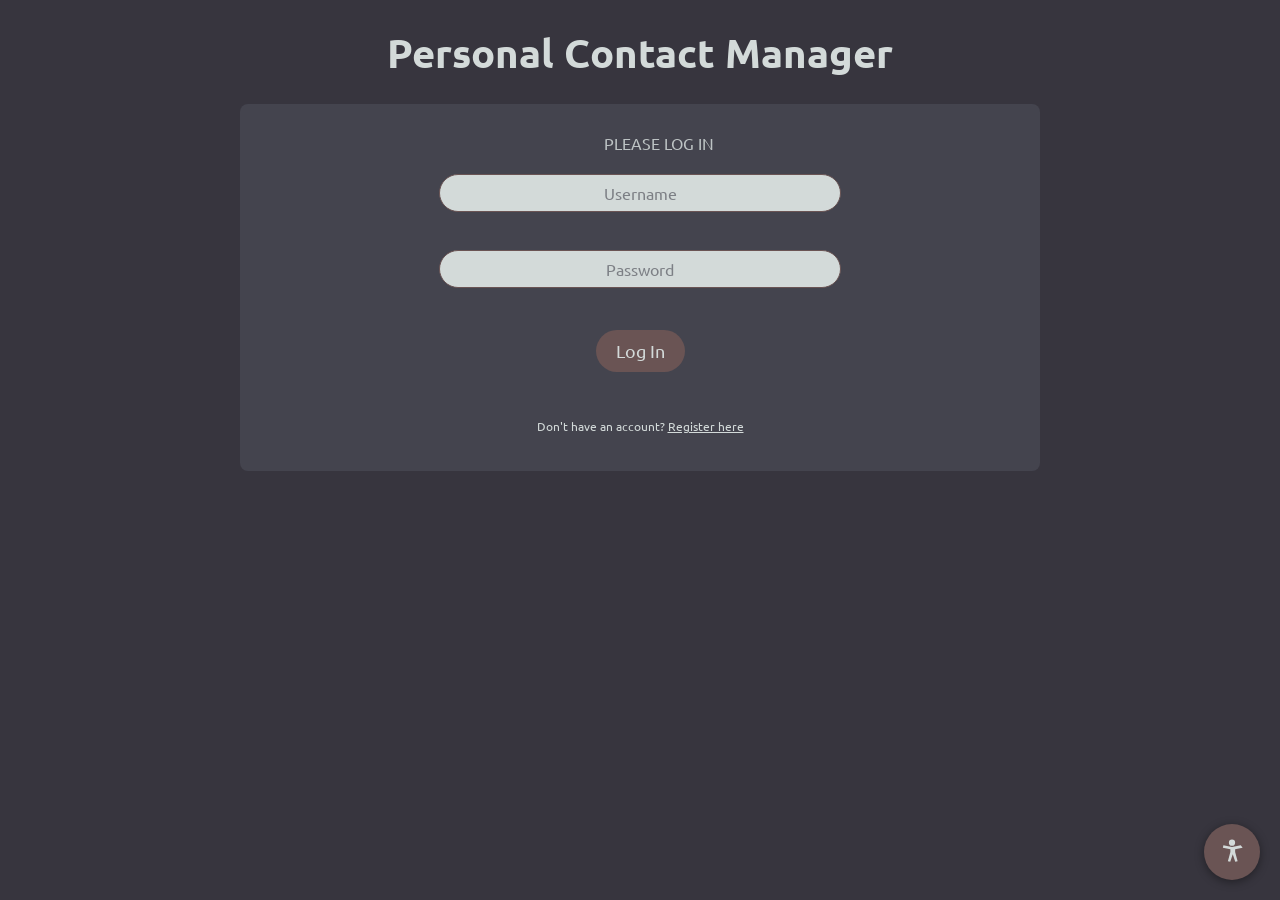
==== frontend/index.html @ 108bc73c "Finish issue #51: DOCTYPE, real <label>s, and Enter-to-submit on index.html Three gaps against #51's" ====
<!DOCTYPE html>
<html lang="en">
<head>
	<title>Personal Contact Manager</title>
	<meta charset="UTF-8">
	<meta name="viewport" content="width=device-width, initial-scale=1">
	<link href="css/styles.css" rel="stylesheet">
	<link href="css/accessibility.css" rel="stylesheet">
	<link href="https://fonts.googleapis.com/css?family=Ubuntu" rel="stylesheet">
</head>
<body onload="onIndexLoad();">

<h1 id="title">Personal Contact Manager</h1>

<!-- Initial page per spec: user must be able to log in OR register here -->

<div id="loginDiv">
	<span id="inner-title">PLEASE LOG IN</span>
	<form id="loginForm" onsubmit="doLogin(); return false;">
		<label for="loginUsername" class="visually-hidden">Username</label>
		<input type="text" id="loginUsername" placeholder="Username" /><br />
		<label for="loginPassword" class="visually-hidden">Password</label>
		<input type="password" id="loginPassword" placeholder="Password" /><br />
		<button type="submit" id="loginButton" class="buttons">Log In</button>
		<span id="loginResult" aria-live="polite"></span>
	</form>

	<p class="switchText">
		Don't have an account?
		<a href="#" onclick="showRegisterForm(); return false;">Register here</a>
	</p>
</div>

<div id="registerDiv" style="display:none;">
	<span id="inner-title">CREATE AN ACCOUNT</span>
	<form id="registerForm" onsubmit="doRegister(); return false;">
		<label for="registerFirstName" class="visually-hidden">First Name</label>
		<input type="text" id="registerFirstName" placeholder="First Name" /><br />
		<label for="registerLastName" class="visually-hidden">Last Name</label>
		<input type="text" id="registerLastName" placeholder="Last Name" /><br />
		<label for="registerUsername" class="visually-hidden">Username</label>
		<input type="text" id="registerUsername" placeholder="Username" /><br />
		<label for="registerPassword" class="visually-hidden">Password</label>
		<input type="password" id="registerPassword" placeholder="Password" /><br />
		<label for="registerConfirmPassword" class="visually-hidden">Confirm Password</label>
		<input type="password" id="registerConfirmPassword" placeholder="Confirm Password" /><br />
		<button type="submit" id="registerButton" class="buttons">Sign Up</button>
		<span id="registerResult" aria-live="polite"></span>
	</form>

	<p class="switchText">
		Already have an account?
		<a href="#" onclick="showLoginForm(); return false;">Log in here</a>
	</p>
</div>

<script type="text/javascript" src="js/config.js"></script>
<script type="text/javascript" src="js/api.js"></script>
<script type="text/javascript" src="js/auth.js"></script>
<script type="text/javascript" src="js/accessibility.js"></script>
</body>
</html>
---- frontend/css/styles.css ----
:root
{
	/* https://colorhunt.co/palette/37353e44444e715a5ad3dad9 */
	--color-darkest: #37353E;
	--color-dark: #44444E;
	/* darkened from #715A5A so light text on it (buttons, table header) clears */
	/* the WCAG AA 4.5:1 text-contrast minimum (was 4.47:1, now 4.92:1) */
	--color-accent: #6a5454;
	--color-light: #D3DAD9;
}

body
{
	background-color: var(--color-darkest);
	font-family: 'Ubuntu', sans-serif;
	margin: 0;
	padding-bottom: 40px;
}

#title
{
	font-size: 40px;
	width: 100%;
	margin: 2% 0;
	text-align: center;
	color: var(--color-light);
}

#inner-title
{
	display: inline-block;
	font-size: 0.8em;
	width: 90%;
	text-align: center;
	margin-left: 5%;
	margin-bottom: 2%;
	color: var(--color-light);
	opacity: 0.85;
}

/* ---- shared panel look (login, register, add/edit contact) ---- */
#loginDiv,
#registerDiv,
#addContactDiv,
#editContactDiv,
#searchDiv,
#contactsListDiv
{
	font-size: 20px;
	width: 70%;
	max-width: 800px;
	margin: 0 auto 20px auto;
	padding: 25px;
	background-color: var(--color-dark);
	border-radius: 8px;
	box-sizing: border-box;
	text-align: center;
	color: var(--color-light);
}

#loggedInDiv
{
	font-size: 20px;
	width: 70%;
	max-width: 800px;
	margin: 0 auto 20px auto;
	padding: 15px 25px;
	background-color: var(--color-dark);
	border-radius: 8px;
	box-sizing: border-box;
	display: flex;
	align-items: center;
	justify-content: space-between;
	color: var(--color-light);
}

input[type="text"],
input[type="password"]
{
	border-radius: 25px;
	border: 1px solid var(--color-accent);
	background-color: var(--color-light);
	color: var(--color-darkest);
	text-align: center;
	width: 80%;
	max-width: 400px;
	padding: 8px 0;
	margin: 6px auto;
	font-family: 'Ubuntu', sans-serif;
	font-size: 0.8em;
	display: block;
}

input[type="text"]::placeholder,
input[type="password"]::placeholder
{
	color: var(--color-dark);
	opacity: 0.6;
}

.buttons
{
	font-size: 0.9em;
	border-radius: 25px;
	border: none;
	padding: 10px 20px;
	margin: 10px auto;
	font-family: 'Ubuntu', sans-serif;
	cursor: pointer;
	display: block;
	background-color: var(--color-accent);
	color: var(--color-light);
	transition: opacity 0.15s ease;
}

.buttons:hover
{
	opacity: 0.75;
}

.buttons.small
{
	display: inline-block;
	font-size: 0.7em;
	padding: 4px 10px;
	margin: 2px;
}

.switchText
{
	font-size: 0.6em;
	margin-top: 10px;
	color: var(--color-light);
}

.switchText a
{
	color: var(--color-light);
	text-decoration: underline;
}

.switchText a:hover
{
	opacity: 0.75;
}

#loginResult,
#registerResult,
#addContactResult,
#editContactResult,
#searchResult
{
	display: inline-block;
	font-size: 0.7em;
	/* lightened from #e08a8a so text on the dark panel clears WCAG AA 4.5:1 */
	/* (was 3.74:1, now 4.80:1) */
	color: #f0a3a3;
	margin-top: 8px;
}

/* ---- contacts table ---- */
#contactsTable
{
	width: 100%;
	border-collapse: collapse;
	background-color: var(--color-light);
}

#contactsTable th,
#contactsTable td
{
	border: 1px solid var(--color-dark);
	padding: 8px;
	font-size: 0.7em;
	text-align: left;
	color: var(--color-darkest);
}

#contactsTable th
{
	background-color: var(--color-accent);
	color: var(--color-light);
}
---- frontend/css/accessibility.css ----
/* ---- Accessibility widget (floating button, bottom-right) ---- */
/* Self-contained: only reads the same --color-* variables as styles.css, */
/* so it stays on-brand automatically and reacts to high-contrast mode. */
/* Include this file + js/accessibility.js on any page to get the widget. */

#a11y-widget
{
	position: fixed;
	right: 20px;
	bottom: 20px;
	z-index: 9999;
	font-family: 'Ubuntu', sans-serif;
	text-align: left;
}

#a11yToggleBtn
{
	width: 56px;
	height: 56px;
	border-radius: 50%;
	border: none;
	background-color: var(--color-accent);
	color: var(--color-light);
	box-shadow: 0 2px 10px rgba(0, 0, 0, 0.4);
	cursor: pointer;
	display: flex;
	align-items: center;
	justify-content: center;
	transition: opacity 0.15s ease;
}

#a11yToggleBtn:hover
{
	opacity: 0.85;
}

#a11yToggleBtn svg
{
	width: 30px;
	height: 30px;
	fill: currentColor;
}

#a11yPanel
{
	position: absolute;
	right: 0;
	bottom: 68px;
	width: 240px;
	background-color: var(--color-dark);
	color: var(--color-light);
	border-radius: 10px;
	padding: 14px;
	box-shadow: 0 4px 16px rgba(0, 0, 0, 0.45);
	box-sizing: border-box;
}

#a11yPanel[hidden]
{
	display: none;
}

.a11y-panel-header
{
	display: flex;
	align-items: center;
	justify-content: space-between;
	margin-bottom: 10px;
}

.a11y-panel-title
{
	font-size: 15px;
	font-weight: bold;
}

#a11yCloseBtn
{
	background: none;
	border: none;
	color: var(--color-light);
	font-size: 18px;
	line-height: 1;
	cursor: pointer;
	padding: 2px 6px;
	border-radius: 4px;
}

#a11yCloseBtn:hover
{
	opacity: 0.75;
}

.a11y-section
{
	margin-bottom: 10px;
}

.a11y-section:last-child
{
	margin-bottom: 0;
}

.a11y-section-label
{
	display: block;
	font-size: 12px;
	opacity: 0.85;
	margin-bottom: 6px;
}

.a11y-btn-row
{
	display: flex;
	gap: 6px;
}

.a11y-btn-row button,
.a11y-toggle
{
	flex: 1;
	font-family: 'Ubuntu', sans-serif;
	font-size: 13px;
	border-radius: 20px;
	border: 1px solid var(--color-accent);
	background-color: var(--color-darkest);
	color: var(--color-light);
	padding: 6px 4px;
	cursor: pointer;
}

.a11y-toggle
{
	width: 100%;
	display: block;
	text-align: center;
}

.a11y-toggle:disabled
{
	opacity: 0.4;
	cursor: not-allowed;
}

.a11y-btn-row button:hover,
.a11y-toggle:not(:disabled):hover
{
	opacity: 0.8;
}

.a11y-toggle[aria-pressed="true"]
{
	background-color: var(--color-accent);
	font-weight: bold;
}

#a11y-widget button:focus-visible
{
	outline: 3px solid var(--color-light);
	outline-offset: 2px;
}

@media (prefers-reduced-motion: reduce)
{
	#a11yToggleBtn,
	#a11yCloseBtn,
	.a11y-btn-row button,
	.a11y-toggle
	{
		transition: none;
	}
}

/* ---- High contrast theme ---- */
/* Overriding the same custom properties the rest of styles.css already */
/* reads means every existing rule (buttons, panels, table) picks this up */
/* automatically -- no need to duplicate/override each selector. */
html.a11y-high-contrast
{
	--color-darkest: #000000;
	--color-dark: #000000;
	--color-accent: #ffd400;
	--color-light: #ffffff;
}

html.a11y-high-contrast body
{
	background-color: #000000;
}

html.a11y-high-contrast .buttons,
html.a11y-high-contrast .a11y-toggle,
html.a11y-high-contrast .a11y-btn-row button,
html.a11y-high-contrast #a11yToggleBtn
{
	color: #000000;
}

html.a11y-high-contrast input[type="text"],
html.a11y-high-contrast input[type="password"]
{
	border: 2px solid #ffd400;
}

html.a11y-high-contrast #loginResult,
html.a11y-high-contrast #registerResult,
html.a11y-high-contrast #addContactResult,
html.a11y-high-contrast #editContactResult,
html.a11y-high-contrast #searchResult
{
	color: #ff6b6b;
	font-weight: bold;
}

html.a11y-high-contrast .switchText a
{
	text-decoration: underline;
}

html.a11y-high-contrast *:focus-visible
{
	outline: 3px solid #ffd400 !important;
	outline-offset: 2px;
}

/* ---- Utility ---- */
.visually-hidden
{
	position: absolute;
	width: 1px;
	height: 1px;
	padding: 0;
	margin: -1px;
	overflow: hidden;
	clip: rect(0, 0, 0, 0);
	white-space: nowrap;
	border: 0;
}
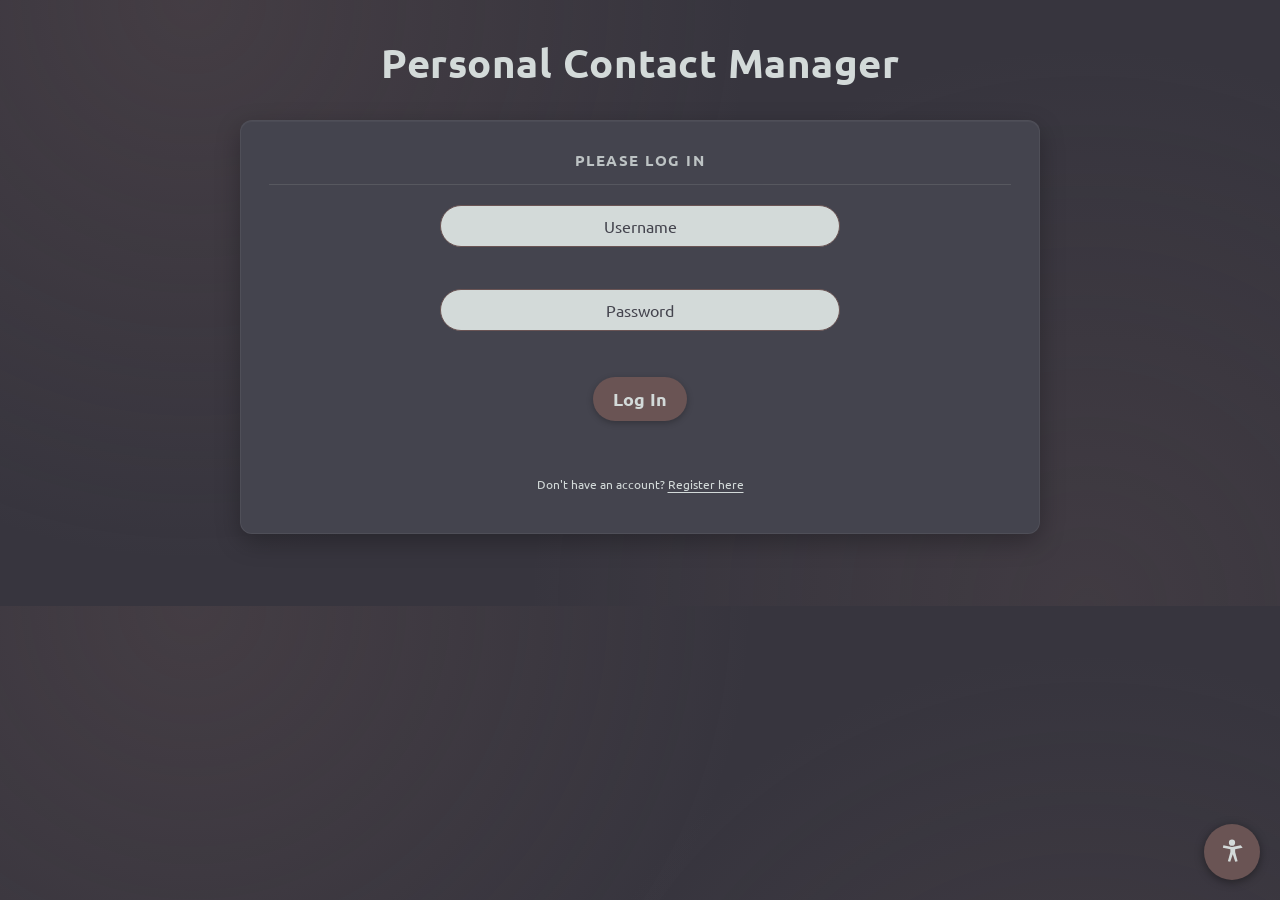
==== commit d799c17a: "Polish frontend styling, fix a high-contrast a11y bug, add scroll-reveal Panels get depth (shadow, s" ====
--- a/frontend/index.html
+++ b/frontend/index.html
@@ -14,7 +14,7 @@
 
 <!-- Initial page per spec: user must be able to log in OR register here -->
 
-<div id="loginDiv">
+<div id="loginDiv" class="reveal">
 	<span id="inner-title">PLEASE LOG IN</span>
 	<form id="loginForm" onsubmit="doLogin(); return false;">
 		<label for="loginUsername" class="visually-hidden">Username</label>
@@ -58,5 +58,6 @@
 <script type="text/javascript" src="js/api.js"></script>
 <script type="text/javascript" src="js/auth.js"></script>
 <script type="text/javascript" src="js/accessibility.js"></script>
+<script type="text/javascript" src="js/scroll-reveal.js"></script>
 </body>
 </html>
--- a/frontend/css/styles.css
+++ b/frontend/css/styles.css
@@ -6,34 +6,54 @@
 	/* darkened from #715A5A so light text on it (buttons, table header) clears */
 	/* the WCAG AA 4.5:1 text-contrast minimum (was 4.47:1, now 4.92:1) */
 	--color-accent: #6a5454;
+	--color-accent-hover: #7d6565;
 	--color-light: #D3DAD9;
+	--shadow-panel: 0 8px 24px rgba(0, 0, 0, 0.28), 0 1px 0 rgba(255, 255, 255, 0.04) inset;
+	--shadow-button: 0 2px 6px rgba(0, 0, 0, 0.25);
+}
+
+*
+{
+	box-sizing: border-box;
 }
 
 body
 {
+	background:
+		radial-gradient(circle at 15% 0%, rgba(106, 84, 84, 0.25), transparent 45%),
+		radial-gradient(circle at 85% 100%, rgba(106, 84, 84, 0.18), transparent 45%),
+		var(--color-darkest);
 	background-color: var(--color-darkest);
 	font-family: 'Ubuntu', sans-serif;
+	line-height: 1.5;
 	margin: 0;
-	padding-bottom: 40px;
+	padding: 32px 16px 48px 16px;
 }
 
 #title
 {
 	font-size: 40px;
+	font-weight: 700;
+	letter-spacing: 0.5px;
 	width: 100%;
-	margin: 2% 0;
+	margin: 0 0 28px 0;
 	text-align: center;
 	color: var(--color-light);
+	overflow-wrap: break-word;
+	box-sizing: border-box;
 }
 
 #inner-title
 {
-	display: inline-block;
-	font-size: 0.8em;
-	width: 90%;
+	display: block;
+	font-size: 0.75em;
+	font-weight: 700;
+	letter-spacing: 1.5px;
+	width: 100%;
 	text-align: center;
-	margin-left: 5%;
-	margin-bottom: 2%;
+	margin: 0 0 20px 0;
+	padding-bottom: 12px;
+	border-bottom: 1px solid rgba(211, 218, 217, 0.15);
 	color: var(--color-light);
 	opacity: 0.85;
 }
@@ -49,10 +69,12 @@
 	font-size: 20px;
 	width: 70%;
 	max-width: 800px;
-	margin: 0 auto 20px auto;
-	padding: 25px;
+	margin: 0 auto 24px auto;
+	padding: 28px;
 	background-color: var(--color-dark);
-	border-radius: 8px;
+	border: 1px solid rgba(255, 255, 255, 0.06);
+	border-radius: 12px;
+	box-shadow: var(--shadow-panel);
 	box-sizing: border-box;
 	text-align: center;
 	color: var(--color-light);
@@ -63,10 +85,12 @@
 	font-size: 20px;
 	width: 70%;
 	max-width: 800px;
-	margin: 0 auto 20px auto;
-	padding: 15px 25px;
+	margin: 0 auto 24px auto;
+	padding: 16px 28px;
 	background-color: var(--color-dark);
-	border-radius: 8px;
+	border: 1px solid rgba(255, 255, 255, 0.06);
+	border-radius: 12px;
+	box-shadow: var(--shadow-panel);
 	box-sizing: border-box;
 	display: flex;
 	align-items: center;
@@ -74,8 +98,16 @@
 	color: var(--color-light);
 }
 
+#loggedInDiv #userName
+{
+	font-weight: 700;
+	letter-spacing: 0.3px;
+}
+
 input[type="text"],
-input[type="password"]
+input[type="password"],
+input[type="tel"],
+input[type="email"]
 {
 	border-radius: 25px;
 	border: 1px solid var(--color-accent);
@@ -84,52 +116,137 @@
 	text-align: center;
 	width: 80%;
 	max-width: 400px;
-	padding: 8px 0;
+	padding: 10px 0;
 	margin: 6px auto;
 	font-family: 'Ubuntu', sans-serif;
 	font-size: 0.8em;
 	display: block;
+	box-sizing: border-box;
+	transition: box-shadow 0.15s ease, border-color 0.15s ease;
+}
+
+input[type="text"]:hover,
+input[type="password"]:hover,
+input[type="tel"]:hover,
+input[type="email"]:hover
+{
+	border-color: var(--color-accent-hover);
+}
+
+input[type="text"]:focus,
+input[type="password"]:focus,
+input[type="tel"]:focus,
+input[type="email"]:focus
+{
+	border-color: var(--color-light);
+	box-shadow: 0 0 0 3px rgba(211, 218, 217, 0.25);
+	outline: none;
 }
 
 input[type="text"]::placeholder,
-input[type="password"]::placeholder
-{
+input[type="password"]::placeholder,
+input[type="tel"]::placeholder,
+input[type="email"]::placeholder
+{
+	/* full-opacity color-dark measures 6.78:1 on the light input background;
+	   the previous opacity:0.6 flattened that to ~2.79:1, well under the
+	   WCAG AA 4.5:1 minimum for text */
 	color: var(--color-dark);
-	opacity: 0.6;
+}
+
+input[type="text"]:focus-visible,
+input[type="password"]:focus-visible,
+input[type="tel"]:focus-visible,
+input[type="email"]:focus-visible,
+.buttons:focus-visible,
+.switchText a:focus-visible
+{
+	outline: 3px solid var(--color-light);
+	outline-offset: 2px;
+}
+
+.hidden
+{
+	display: none;
 }
 
 .buttons
 {
 	font-size: 0.9em;
+	font-weight: 700;
+	letter-spacing: 0.2px;
 	border-radius: 25px;
 	border: none;
 	padding: 10px 20px;
 	margin: 10px auto;
 	font-family: 'Ubuntu', sans-serif;
 	cursor: pointer;
-	display: block;
+	display: flex;
+	align-items: center;
+	justify-content: center;
+	min-height: 44px; /* tap-target guideline */
+	box-sizing: border-box;
 	background-color: var(--color-accent);
 	color: var(--color-light);
-	transition: opacity 0.15s ease;
+	box-shadow: var(--shadow-button);
+	transition: background-color 0.15s ease, transform 0.15s ease, box-shadow 0.15s ease;
 }
 
 .buttons:hover
 {
-	opacity: 0.75;
+	background-color: var(--color-accent-hover);
+	transform: translateY(-1px);
+	box-shadow: 0 4px 10px rgba(0, 0, 0, 0.3);
+}
+
+.buttons:active
+{
+	transform: translateY(0);
+	box-shadow: var(--shadow-button);
 }
 
 .buttons.small
 {
-	display: inline-block;
+	display: inline-flex;
+	align-items: center;
+	justify-content: center;
 	font-size: 0.7em;
-	padding: 4px 10px;
-	margin: 2px;
+	padding: 6px 14px;
+	min-height: 36px; /* smaller than the 44px guideline -- these sit inline */
+	box-sizing: border-box;      /* per table row next to another button;   */
+	margin: 2px;                 /* full 44px here would bloat every row.   */
+}
+
+#cancelEditButton
+{
+	background-color: transparent;
+	color: var(--color-light);
+	box-shadow: none;
+	border: 1px solid var(--color-accent);
+}
+
+#cancelEditButton:hover
+{
+	background-color: rgba(211, 218, 217, 0.08);
+}
+
+@media (prefers-reduced-motion: reduce)
+{
+	.buttons
+	{
+		transition: background-color 0.15s ease;
+	}
+
+	.buttons:hover
+	{
+		transform: none;
+	}
 }
 
 .switchText
 {
 	font-size: 0.6em;
-	margin-top: 10px;
+	margin-top: 14px;
 	color: var(--color-light);
 }
 
@@ -137,6 +254,7 @@
 {
 	color: var(--color-light);
 	text-decoration: underline;
+	text-underline-offset: 3px;
 }
 
 .switchText a:hover
@@ -152,6 +270,7 @@
 {
 	display: inline-block;
 	font-size: 0.7em;
+	font-weight: bold; /* not color alone -- WCAG 1.4.1 */
 	/* lightened from #e08a8a so text on the dark panel clears WCAG AA 4.5:1 */
 	/* (was 3.74:1, now 4.80:1) */
 	color: #f0a3a3;
@@ -159,25 +278,139 @@
 }
 
 /* ---- contacts table ---- */
+/* #contactsListDiv scrolls horizontally rather than the whole page, so a
+   5-column table stays usable at narrow widths (e.g. 375px) without
+   forcing horizontal scroll on the page itself */
+#contactsListDiv
+{
+	overflow-x: auto;
+}
+
+/* Toggled by updateTableScrollHint() in js/contacts.js -- only shown when */
+/* the table is actually wider than #contactsListDiv's visible width */
+#tableScrollHint
+{
+	width: 70%;
+	max-width: 800px;
+	margin: -10px auto 15px auto;
+	font-size: 0.6em;
+	color: var(--color-light);
+	opacity: 0.7;
+	text-align: right;
+	box-sizing: border-box;
+}
+
 #contactsTable
 {
 	width: 100%;
-	border-collapse: collapse;
+	border-collapse: separate;
+	border-spacing: 0;
+	border-radius: 8px;
+	overflow: hidden;
 	background-color: var(--color-light);
 }
 
 #contactsTable th,
 #contactsTable td
 {
-	border: 1px solid var(--color-dark);
-	padding: 8px;
+	border-bottom: 1px solid var(--color-dark);
+	padding: 10px 8px;
 	font-size: 0.7em;
 	text-align: left;
 	color: var(--color-darkest);
 }
 
+#contactsTable tbody tr:last-child td
+{
+	border-bottom: none;
+}
+
 #contactsTable th
 {
 	background-color: var(--color-accent);
 	color: var(--color-light);
-}
+	font-weight: 700;
+	letter-spacing: 0.3px;
+}
+
+#contactsTable tbody tr:nth-child(even)
+{
+	background-color: rgba(55, 53, 62, 0.06);
+}
+
+#contactsTable tbody tr:hover
+{
+	background-color: rgba(106, 84, 84, 0.15);
+}
+
+/* ---- scroll reveal ---- */
+/* Default: fully visible. Only when js/scroll-reveal.js actually runs (and
+   the user hasn't asked for reduced motion) does it add js-reveal-enabled to
+   <html>, which is what switches these panels into the pre-animation hidden
+   state below -- so no-JS visitors and reduced-motion visitors never have
+   content that depends on a script to become visible. */
+.reveal
+{
+	opacity: 1;
+	transform: none;
+}
+
+html.js-reveal-enabled .reveal
+{
+	opacity: 0;
+	transform: translateY(18px);
+	transition: opacity 0.6s ease, transform 0.6s ease;
+}
+
+html.js-reveal-enabled .reveal.is-visible
+{
+	opacity: 1;
+	transform: none;
+}
+
+/* Staggered on contacts.html so the panels cascade in rather than popping
+   together -- purely cosmetic, harmless if a panel isn't present on a page. */
+html.js-reveal-enabled #searchDiv { transition-delay: 0.08s; }
+html.js-reveal-enabled #addContactDiv { transition-delay: 0.16s; }
+html.js-reveal-enabled #contactsListDiv { transition-delay: 0.24s; }
+
+@media (prefers-reduced-motion: reduce)
+{
+	html.js-reveal-enabled .reveal
+	{
+		opacity: 1;
+		transform: none;
+		transition: none;
+	}
+}
+
+/* ---- narrow screens (phones) ---- */
+@media (max-width: 480px)
+{
+	#loginDiv,
+	#registerDiv,
+	#addContactDiv,
+	#editContactDiv,
+	#searchDiv,
+	#contactsListDiv,
+	#loggedInDiv,
+	#tableScrollHint
+	{
+		width: 92%;
+	}
+
+	#title
+	{
+		font-size: 28px;
+	}
+
+	#loginDiv,
+	#registerDiv,
+	#addContactDiv,
+	#editContactDiv,
+	#searchDiv,
+	#contactsListDiv
+	{
+		padding: 20px;
+	}
+}
--- a/frontend/css/accessibility.css
+++ b/frontend/css/accessibility.css
@@ -180,20 +180,30 @@
 	--color-darkest: #000000;
 	--color-dark: #000000;
 	--color-accent: #ffd400;
+	--color-accent-hover: #e6c000;
 	--color-light: #ffffff;
 }
 
 html.a11y-high-contrast body
 {
-	background-color: #000000;
-}
-
+	background: #000000;
+}
+
+/* Only elements that keep a yellow (--color-accent) background in high
+   contrast mode need black text -- .a11y-toggle/.a11y-btn-row buttons sit on
+   --color-darkest (black in this mode), so forcing black text on them here
+   would make it unreadable against their own background. */
 html.a11y-high-contrast .buttons,
+html.a11y-high-contrast #a11yToggleBtn,
+html.a11y-high-contrast .a11y-toggle[aria-pressed="true"]
+{
+	color: #000000;
+}
+
 html.a11y-high-contrast .a11y-toggle,
-html.a11y-high-contrast .a11y-btn-row button,
-html.a11y-high-contrast #a11yToggleBtn
-{
-	color: #000000;
+html.a11y-high-contrast .a11y-btn-row button
+{
+	color: #ffffff;
 }
 
 html.a11y-high-contrast input[type="text"],
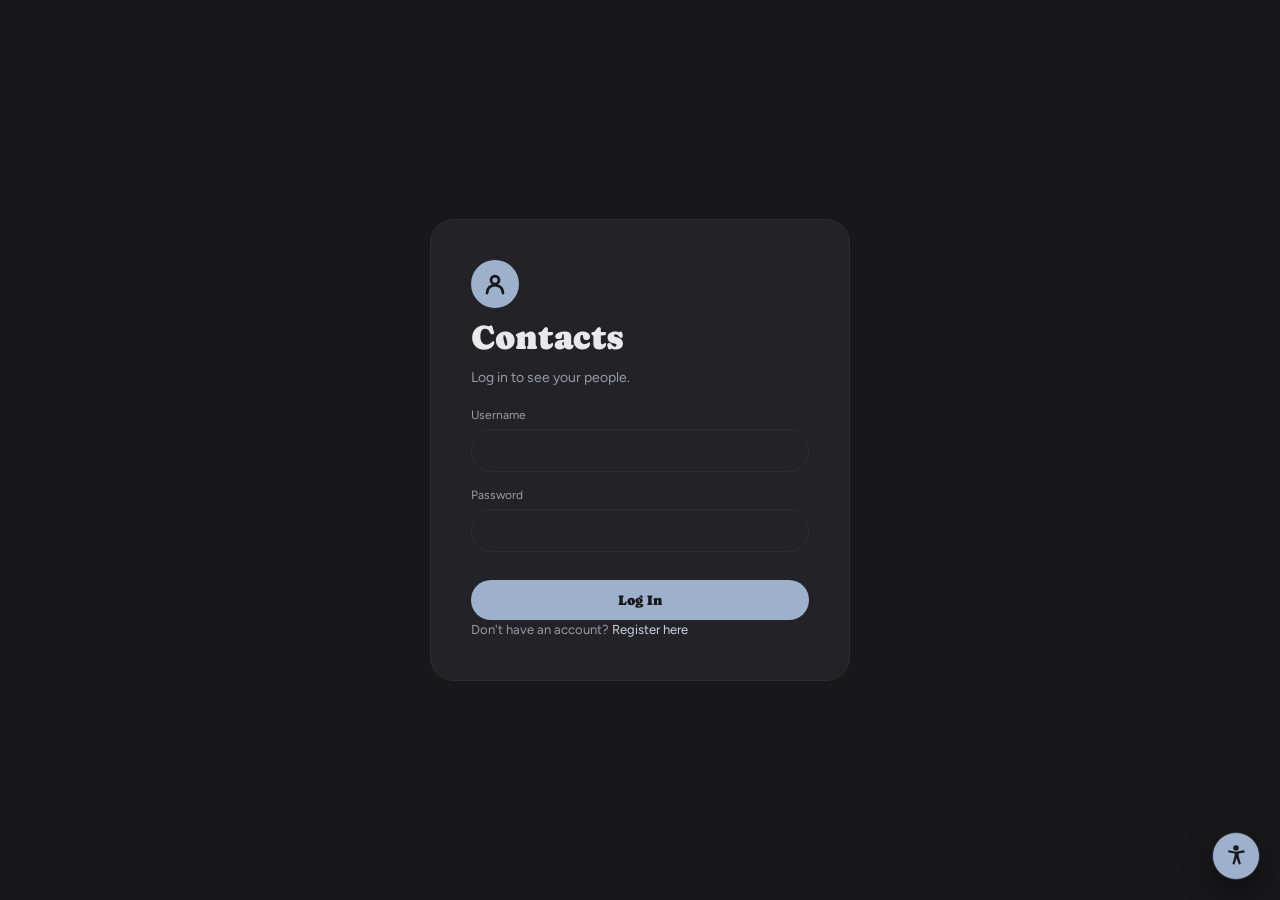
==== commit 074593f8: "Redesign: design tokens, contacts and login page markup Co-Authored-By: Claude Opus 5 (1M context) <" ====
--- a/frontend/index.html
+++ b/frontend/index.html
@@ -6,23 +6,33 @@
 	<meta name="viewport" content="width=device-width, initial-scale=1">
 	<link href="css/styles.css" rel="stylesheet">
 	<link href="css/accessibility.css" rel="stylesheet">
-	<link href="https://fonts.googleapis.com/css?family=Ubuntu" rel="stylesheet">
+	<link href="https://fonts.googleapis.com/css2?family=Caprasimo&family=Figtree:wght@400;600;700&display=swap" rel="stylesheet">
 </head>
-<body onload="onIndexLoad();">
+<body class="auth-page" onload="onIndexLoad();">
 
-<h1 id="title">Personal Contact Manager</h1>
+<!-- Initial page per spec: user must be able to log in OR register here. -->
+<!-- showLoginForm() / showRegisterForm() in js/auth.js swap the two cards. -->
 
-<!-- Initial page per spec: user must be able to log in OR register here -->
+<div id="loginDiv" class="auth-card reveal">
+	<div class="auth-head">
+		<span class="auth-mark" aria-hidden="true">
+			<svg width="24" height="24" viewBox="0 0 24 24" fill="none" stroke="currentColor" stroke-width="2.75" stroke-linecap="round" stroke-linejoin="round"><circle cx="12" cy="8" r="4"/><path d="M4 21a8 8 0 0 1 16 0"/></svg>
+		</span>
+		<h1 id="title">Contacts</h1>
+		<p class="auth-lede">Log in to see your people.</p>
+	</div>
 
-<div id="loginDiv" class="reveal">
-	<span id="inner-title">PLEASE LOG IN</span>
-	<form id="loginForm" onsubmit="doLogin(); return false;">
-		<label for="loginUsername" class="visually-hidden">Username</label>
-		<input type="text" id="loginUsername" placeholder="Username" /><br />
-		<label for="loginPassword" class="visually-hidden">Password</label>
-		<input type="password" id="loginPassword" placeholder="Password" /><br />
-		<button type="submit" id="loginButton" class="buttons">Log In</button>
+	<form id="loginForm" class="auth-form" onsubmit="doLogin(); return false;">
+		<div class="field">
+			<label for="loginUsername">Username</label>
+			<input type="text" id="loginUsername" class="input" autocomplete="username" />
+		</div>
+		<div class="field">
+			<label for="loginPassword">Password</label>
+			<input type="password" id="loginPassword" class="input" autocomplete="current-password" />
+		</div>
 		<span id="loginResult" aria-live="polite"></span>
+		<button type="submit" id="loginButton" class="btn btn-primary btn-block">Log In</button>
 	</form>
 
 	<p class="switchText">
@@ -31,21 +41,40 @@
 	</p>
 </div>
 
-<div id="registerDiv" style="display:none;">
-	<span id="inner-title">CREATE AN ACCOUNT</span>
-	<form id="registerForm" onsubmit="doRegister(); return false;">
-		<label for="registerFirstName" class="visually-hidden">First Name</label>
-		<input type="text" id="registerFirstName" placeholder="First Name" /><br />
-		<label for="registerLastName" class="visually-hidden">Last Name</label>
-		<input type="text" id="registerLastName" placeholder="Last Name" /><br />
-		<label for="registerUsername" class="visually-hidden">Username</label>
-		<input type="text" id="registerUsername" placeholder="Username" /><br />
-		<label for="registerPassword" class="visually-hidden">Password</label>
-		<input type="password" id="registerPassword" placeholder="Password" /><br />
-		<label for="registerConfirmPassword" class="visually-hidden">Confirm Password</label>
-		<input type="password" id="registerConfirmPassword" placeholder="Confirm Password" /><br />
-		<button type="submit" id="registerButton" class="buttons">Sign Up</button>
+<div id="registerDiv" class="auth-card" style="display:none;">
+	<div class="auth-head">
+		<span class="auth-mark" aria-hidden="true">
+			<svg width="24" height="24" viewBox="0 0 24 24" fill="none" stroke="currentColor" stroke-width="2.75" stroke-linecap="round" stroke-linejoin="round"><circle cx="12" cy="8" r="4"/><path d="M4 21a8 8 0 0 1 16 0"/></svg>
+		</span>
+		<span class="auth-title">Contacts</span>
+		<p class="auth-lede">Create an account to start your list.</p>
+	</div>
+
+	<form id="registerForm" class="auth-form" onsubmit="doRegister(); return false;">
+		<div class="field-row">
+			<div class="field">
+				<label for="registerFirstName">First name</label>
+				<input type="text" id="registerFirstName" class="input" autocomplete="given-name" />
+			</div>
+			<div class="field">
+				<label for="registerLastName">Last name</label>
+				<input type="text" id="registerLastName" class="input" autocomplete="family-name" />
+			</div>
+		</div>
+		<div class="field">
+			<label for="registerUsername">Username</label>
+			<input type="text" id="registerUsername" class="input" autocomplete="username" />
+		</div>
+		<div class="field">
+			<label for="registerPassword">Password</label>
+			<input type="password" id="registerPassword" class="input" autocomplete="new-password" />
+		</div>
+		<div class="field">
+			<label for="registerConfirmPassword">Confirm password</label>
+			<input type="password" id="registerConfirmPassword" class="input" autocomplete="new-password" />
+		</div>
 		<span id="registerResult" aria-live="polite"></span>
+		<button type="submit" id="registerButton" class="btn btn-primary btn-block">Sign Up</button>
 	</form>
 
 	<p class="switchText">
--- a/frontend/css/styles.css
+++ b/frontend/css/styles.css
@@ -1,416 +1,937 @@
+/* ==========================================================================
+   Contacts - design system
+   See ref_frontend/handoff/DESIGN_GUIDE.md. Every colour lives in :root;
+   nothing below this block may hard-code a hex.
+   ========================================================================== */
+
 :root
 {
-	/* https://colorhunt.co/palette/37353e44444e715a5ad3dad9 */
-	--color-darkest: #37353E;
-	--color-dark: #44444E;
-	/* darkened from #715A5A so light text on it (buttons, table header) clears */
-	/* the WCAG AA 4.5:1 text-contrast minimum (was 4.47:1, now 4.92:1) */
-	--color-accent: #6a5454;
-	--color-accent-hover: #7d6565;
-	--color-light: #D3DAD9;
-	--shadow-panel: 0 8px 24px rgba(0, 0, 0, 0.28), 0 1px 0 rgba(255, 255, 255, 0.04) inset;
-	--shadow-button: 0 2px 6px rgba(0, 0, 0, 0.25);
-}
-
-*
-{
-	box-sizing: border-box;
-}
+	/* --- palette (DESIGN_GUIDE section 1) --- */
+	--bg: #18181B;
+	--surface: #232327;
+	--raised: #2E2E34;
+	--raised-hover: #3A3A41;
+	--border-hover: #4A4A55;
+	--text: #E9E9EC;
+	--text-muted: #9A9AA5;
+	--accent: #9DB0CC;
+	--accent-hover: #B3C3DA;
+	--accent-soft: #C9D4E6;
+	--danger: #E0A3A3;
+	--danger-hover: #ECB8B8;
+	--on-accent: #18181B;
+	--scrim: rgba(24, 24, 27, .55);
+
+	/* --- type --- */
+	--font-display: 'Caprasimo', Georgia, serif;
+	--font-body: 'Figtree', system-ui, -apple-system, sans-serif;
+
+	/* --- shape / elevation --- */
+	--shadow-float: 0 12px 32px rgba(0, 0, 0, .4);
+	--shadow-panel: -12px 0 32px rgba(0, 0, 0, .4);
+	--r-card: 24px;
+	--r-dialog: 28px;
+	--r-menu: 16px;
+	--r-pill: 999px;
+
+	/* --- legacy aliases: css/accessibility.css reads these --color-* names --- */
+	--color-darkest: var(--bg);
+	--color-dark: var(--raised);
+	--color-accent: var(--accent);
+	--color-accent-hover: var(--accent-hover);
+	--color-light: var(--text);
+}
+
+* { box-sizing: border-box; }
 
 body
 {
-	background:
-		radial-gradient(circle at 15% 0%, rgba(106, 84, 84, 0.25), transparent 45%),
-		radial-gradient(circle at 85% 100%, rgba(106, 84, 84, 0.18), transparent 45%),
-		var(--color-darkest);
-	background-color: var(--color-darkest);
-	font-family: 'Ubuntu', sans-serif;
+	margin: 0;
+	background: var(--bg);
+	color: var(--text);
+	font-family: var(--font-body);
+	font-size: 14px;
 	line-height: 1.5;
+}
+
+button, input { font: inherit; }
+button { cursor: pointer; }
+a { color: var(--accent-soft); }
+
+:focus { outline: none; }
+:focus-visible { outline: 2px solid var(--accent); outline-offset: 2px; }
+
+svg { display: block; flex: none; }
+
+.visually-hidden
+{
+	position: absolute;
+	width: 1px;
+	height: 1px;
+	overflow: hidden;
+	clip: rect(0 0 0 0);
+	clip-path: inset(50%);
+	white-space: nowrap;
+	border: 0;
+	padding: 0;
+	margin: -1px;
+}
+
+.hidden { display: none !important; }
+
+/* ==========================================================================
+   Top bar
+   ========================================================================== */
+
+.topbar
+{
+	display: flex;
+	align-items: center;
+	gap: 18px;
+	padding: 16px 28px;
+	border-bottom: 1px solid var(--raised);
+}
+
+#title
+{
+	font-family: var(--font-display);
+	font-weight: 400;
+	font-size: 20px;
 	margin: 0;
-	padding: 32px 16px 48px 16px;
-}
-
-#title
-{
-	font-size: 40px;
+}
+
+#accountControls
+{
+	display: flex;
+	align-items: center;
+	gap: 18px;
+	margin-left: auto;
+}
+
+/* ---- search pill ---- */
+
+.search
+{
+	flex: 1;
+	max-width: 420px;
+	margin-left: auto;
+	position: relative;
+}
+
+.search svg
+{
+	position: absolute;
+	left: 14px;
+	top: 50%;
+	transform: translateY(-50%);
+	color: var(--text-muted);
+	pointer-events: none;
+}
+
+#searchText
+{
+	width: 100%;
+	padding: 9px 16px 9px 38px;
+	border-radius: var(--r-pill);
+	border: 1px solid var(--raised);
+	background: var(--surface);
+	color: var(--text);
+	caret-color: var(--accent);
+	transition: border-color .15s ease;
+}
+
+#searchText::placeholder { color: var(--text-muted); }
+#searchText:hover { border-color: var(--border-hover); }
+#searchText:focus-visible { border-color: var(--accent); outline-offset: 0; }
+
+/* ==========================================================================
+   Buttons
+   ========================================================================== */
+
+.btn
+{
+	display: inline-flex;
+	align-items: center;
+	justify-content: center;
+	gap: 6px;
+	white-space: nowrap;
+	border: 1px solid transparent;
+	border-radius: var(--r-pill);
+	padding: 10px 18px;
+	font-family: var(--font-display);
+	font-size: 14px;
+	line-height: 1.2;
+	color: var(--text);
+	background: transparent;
+	min-height: 40px;
+	transition: background-color .15s ease, border-color .15s ease, color .15s ease;
+}
+
+.btn-primary { background: var(--accent); color: var(--on-accent); }
+.btn-primary:hover { background: var(--accent-hover); }
+.btn-outline { border-color: var(--raised-hover); }
+.btn-outline:hover { background: var(--raised); }
+.btn-danger { background: var(--danger); color: var(--on-accent); }
+.btn-danger:hover { background: var(--danger-hover); }
+
+.btn-text
+{
+	font-family: var(--font-body);
+	font-weight: 600;
+	font-size: 13px;
+	padding: 8px;
+	min-height: 40px;
+}
+
+.btn-text.danger { color: var(--danger); }
+.btn-text:hover { background: var(--raised); }
+
+.btn-block { width: 100%; }
+
+.icon-btn
+{
+	display: inline-flex;
+	align-items: center;
+	justify-content: center;
+	width: 32px;
+	height: 32px;
+	padding: 0;
+	border: 0;
+	border-radius: var(--r-pill);
+	background: transparent;
+	color: var(--text-muted);
+	transition: background-color .15s ease, color .15s ease;
+}
+
+.icon-btn:hover { background: var(--raised); color: var(--text); }
+.icon-btn.lg { width: 40px; height: 40px; border: 1px solid var(--raised); }
+
+/* ---- account bubble + menu ---- */
+
+.profile-bubble
+{
+	width: 40px;
+	height: 40px;
+	flex: none;
+	border: 0;
+	border-radius: var(--r-pill);
+	background: var(--raised);
+	color: var(--text);
 	font-weight: 700;
-	letter-spacing: 0.5px;
+	font-size: 13px;
+	display: flex;
+	align-items: center;
+	justify-content: center;
+	transition: background-color .15s ease;
+}
+
+.profile-bubble:hover { background: var(--raised-hover); }
+
+#profileBubbleWrap { position: relative; }
+
+#profileMenu
+{
+	position: absolute;
+	top: calc(100% + 8px);
+	right: 0;
+	z-index: 800;
+	min-width: 200px;
+	background: var(--raised);
+	border: 1px solid var(--border-hover);
+	border-radius: var(--r-menu);
+	padding: 6px;
+	box-shadow: var(--shadow-float);
+	display: flex;
+	flex-direction: column;
+	gap: 2px;
+}
+
+#profileMenu[hidden] { display: none; }
+
+#profileMenu #userName
+{
+	display: block;
+	font-size: 12px;
+	color: var(--text-muted);
+	padding: 8px 12px 4px;
+}
+
+#profileMenu .menu-item
+{
+	text-align: left;
+	background: transparent;
+	border: 0;
+	border-radius: 10px;
+	padding: 8px 12px;
+	font-weight: 600;
+	font-size: 13px;
+	color: var(--text);
+	transition: background-color .15s ease;
+}
+
+#profileMenu .menu-item:hover { background: var(--raised-hover); }
+
+/* ==========================================================================
+   Results header
+   ========================================================================== */
+
+main
+{
+	padding: 22px 28px;
+	display: flex;
+	flex-direction: column;
+	gap: 16px;
+}
+
+.results-head
+{
+	display: flex;
+	justify-content: space-between;
+	align-items: center;
+	gap: 16px;
+	flex-wrap: wrap;
+}
+
+.results-head h2
+{
+	font-family: var(--font-display);
+	font-weight: 400;
+	font-size: 26px;
+	margin: 0;
+}
+
+.results-title
+{
+	display: flex;
+	align-items: baseline;
+	gap: 12px;
+	flex-wrap: wrap;
+}
+
+#searchResult,
+#resultCount
+{
+	font-size: 13px;
+	color: var(--text-muted);
+}
+
+/* ---- sort segmented toggle ---- */
+
+.seg
+{
+	display: inline-flex;
+	border: 1px solid var(--raised);
+	border-radius: var(--r-pill);
+	overflow: hidden;
+	font-size: 12px;
+	font-weight: 600;
+}
+
+.seg button
+{
+	display: flex;
+	white-space: nowrap;
+	align-items: center;
+	gap: 6px;
+	padding: 7px 14px;
+	border: 0;
+	background: transparent;
+	color: var(--text-muted);
+	transition: background-color .15s ease, color .15s ease;
+}
+
+.seg button:hover { background: var(--surface); }
+.seg button[aria-pressed="true"] { background: var(--raised); color: var(--text); }
+
+/* ==========================================================================
+   Card grid
+   ========================================================================== */
+
+.grid
+{
+	display: grid;
+	grid-template-columns: repeat(3, minmax(0, 1fr));
+	gap: 14px;
+}
+
+.card
+{
+	background: var(--surface);
+	border: 1px solid var(--raised);
+	border-radius: var(--r-card);
+	padding: 18px 20px;
+	display: flex;
+	flex-direction: column;
+	gap: 12px;
+	transition: border-color .15s ease;
+}
+
+.card:hover,
+.card:focus-within { border-color: var(--border-hover); }
+
+.card-head
+{
+	display: flex;
+	align-items: center;
+	gap: 12px;
+}
+
+.avatar
+{
+	width: 40px;
+	height: 40px;
+	flex: none;
+	border-radius: var(--r-pill);
+	background: var(--raised);
+	color: var(--accent);
+	font-weight: 700;
+	font-size: 13px;
+	display: flex;
+	align-items: center;
+	justify-content: center;
+}
+
+.avatar.lg { width: 56px; height: 56px; font-size: 17px; }
+
+.card-name
+{
+	flex: 1;
+	min-width: 0;
+	font-family: var(--font-display);
+	font-size: 17px;
+	white-space: nowrap;
+	overflow: hidden;
+	text-overflow: ellipsis;
+}
+
+.card-body
+{
+	display: flex;
+	flex-direction: column;
+	gap: 3px;
+	font-size: 13px;
+	color: var(--text-muted);
+}
+
+.card-body span
+{
+	white-space: nowrap;
+	overflow: hidden;
+	text-overflow: ellipsis;
+}
+
+/* chevron affordance: desktop keeps the icon buttons, phone swaps them in */
+.card-chevron { display: none; color: var(--text-muted); }
+
+/* ---- loading skeletons ---- */
+
+.card.skeleton .bar
+{
+	height: 10px;
+	border-radius: var(--r-pill);
+	background: var(--raised);
+}
+
+.card.skeleton .bar.name { height: 14px; width: 110px; }
+
+/* ==========================================================================
+   Empty state
+   ========================================================================== */
+
+.empty
+{
+	display: flex;
+	flex-direction: column;
+	align-items: center;
+	text-align: center;
+	gap: 14px;
+	padding: 64px 24px;
+}
+
+.empty .ring
+{
+	width: 64px;
+	height: 64px;
+	border-radius: var(--r-pill);
+	background: var(--surface);
+	border: 1px solid var(--raised);
+	color: var(--accent);
+	display: flex;
+	align-items: center;
+	justify-content: center;
+}
+
+.empty h3
+{
+	font-family: var(--font-display);
+	font-weight: 400;
+	font-size: 22px;
+	margin: 0;
+}
+
+.empty p
+{
+	margin: 0;
+	color: var(--text-muted);
+	max-width: 280px;
+}
+
+/* ==========================================================================
+   Side panel (Add / Edit) + scrim
+   ========================================================================== */
+
+.modal-overlay
+{
+	position: fixed;
+	inset: 0;
+	z-index: 1000;
+	background: var(--scrim);
+	opacity: 0;
+	visibility: hidden;
+	transition: opacity .25s ease, visibility .25s ease;
+}
+
+.modal-overlay.open { opacity: 1; visibility: visible; }
+
+.panel
+{
+	position: absolute;
+	top: 0;
+	right: 0;
+	bottom: 0;
+	width: 400px;
+	max-width: 100%;
+	background: var(--surface);
+	border-left: 1px solid var(--raised);
+	box-shadow: var(--shadow-panel);
+	padding: 28px;
+	display: flex;
+	flex-direction: column;
+	gap: 20px;
+	overflow-y: auto;
+	transform: translateX(24px);
+	transition: transform .25s ease;
+}
+
+.modal-overlay.open .panel { transform: none; }
+
+.panel-head
+{
+	display: flex;
+	align-items: center;
+	justify-content: space-between;
+	gap: 12px;
+}
+
+.inner-title
+{
+	font-family: var(--font-display);
+	font-weight: 400;
+	font-size: 22px;
+	margin: 0;
+}
+
+.panel-id
+{
+	display: flex;
+	align-items: center;
+	gap: 12px;
+	font-size: 13px;
+	color: var(--text-muted);
+}
+
+.panel-actions
+{
+	margin-top: auto;
+	display: flex;
+	flex-direction: column;
+	gap: 10px;
+}
+
+.panel-actions .row { display: flex; gap: 10px; }
+.panel-actions .row .btn-primary { flex: 1; padding: 12px 22px; }
+.panel-actions .row .btn-outline { padding: 12px 22px; }
+
+#addContactResult,
+#editContactResult
+{
+	font-size: 13px;
+	font-weight: 600;
+	color: var(--danger);
+}
+
+/* ==========================================================================
+   Inputs
+   ========================================================================== */
+
+.field
+{
+	display: flex;
+	flex-direction: column;
+	gap: 5px;
+}
+
+.field label
+{
+	font-size: 12px;
+	color: var(--text-muted);
+}
+
+.field-row
+{
+	display: grid;
+	grid-template-columns: 1fr 1fr;
+	gap: 12px;
+}
+
+.input
+{
 	width: 100%;
-	margin: 0 0 28px 0;
-	text-align: center;
-	color: var(--color-light);
-	overflow-wrap: break-word;
-	box-sizing: border-box;
-}
-
-#inner-title
-{
-	display: block;
-	font-size: 0.75em;
-	font-weight: 700;
-	letter-spacing: 1.5px;
+	min-width: 0;
+	padding: 10px 14px;
+	border-radius: var(--r-pill);
+	border: 1px solid var(--raised);
+	background: var(--bg);
+	color: var(--text);
+	caret-color: var(--accent);
+	transition: border-color .15s ease;
+}
+
+.input::placeholder { color: var(--text-muted); }
+.input:hover { border-color: var(--border-hover); }
+.input:focus-visible { border-color: var(--accent); outline-offset: 0; }
+
+.with-copy { display: flex; gap: 6px; }
+.with-copy .input { flex: 1; }
+
+/* ==========================================================================
+   Delete dialog
+   ========================================================================== */
+
+.dialog-overlay
+{
+	position: fixed;
+	inset: 0;
+	z-index: 1100;
+	display: grid;
+	place-items: center;
+	padding: 24px;
+	background: var(--scrim);
+	opacity: 0;
+	visibility: hidden;
+	transition: opacity .2s ease, visibility .2s ease;
+}
+
+.dialog-overlay.open { opacity: 1; visibility: visible; }
+
+.dialog
+{
 	width: 100%;
-	text-align: center;
-	margin: 0 0 20px 0;
-	padding-bottom: 12px;
-	border-bottom: 1px solid rgba(211, 218, 217, 0.15);
-	color: var(--color-light);
-	opacity: 0.85;
-}
-
-/* ---- shared panel look (login, register, add/edit contact) ---- */
-#loginDiv,
-#registerDiv,
-#addContactDiv,
-#editContactDiv,
-#searchDiv,
-#contactsListDiv
-{
+	max-width: 380px;
+	background: var(--surface);
+	border: 1px solid var(--raised);
+	border-radius: var(--r-dialog);
+	padding: 26px;
+	display: flex;
+	flex-direction: column;
+	gap: 12px;
+	box-shadow: var(--shadow-float);
+}
+
+.dialog h2
+{
+	font-family: var(--font-display);
+	font-weight: 400;
 	font-size: 20px;
-	width: 70%;
-	max-width: 800px;
-	margin: 0 auto 24px auto;
-	padding: 28px;
-	background-color: var(--color-dark);
-	border: 1px solid rgba(255, 255, 255, 0.06);
-	border-radius: 12px;
-	box-shadow: var(--shadow-panel);
-	box-sizing: border-box;
-	text-align: center;
-	color: var(--color-light);
-}
-
-#loggedInDiv
-{
-	font-size: 20px;
-	width: 70%;
-	max-width: 800px;
-	margin: 0 auto 24px auto;
-	padding: 16px 28px;
-	background-color: var(--color-dark);
-	border: 1px solid rgba(255, 255, 255, 0.06);
-	border-radius: 12px;
-	box-shadow: var(--shadow-panel);
-	box-sizing: border-box;
-	display: flex;
-	align-items: center;
-	justify-content: space-between;
-	color: var(--color-light);
-}
-
-#loggedInDiv #userName
-{
-	font-weight: 700;
-	letter-spacing: 0.3px;
-}
-
-input[type="text"],
-input[type="password"],
-input[type="tel"],
-input[type="email"]
-{
-	border-radius: 25px;
-	border: 1px solid var(--color-accent);
-	background-color: var(--color-light);
-	color: var(--color-darkest);
-	text-align: center;
-	width: 80%;
-	max-width: 400px;
-	padding: 10px 0;
-	margin: 6px auto;
-	font-family: 'Ubuntu', sans-serif;
-	font-size: 0.8em;
-	display: block;
-	box-sizing: border-box;
-	transition: box-shadow 0.15s ease, border-color 0.15s ease;
-}
-
-input[type="text"]:hover,
-input[type="password"]:hover,
-input[type="tel"]:hover,
-input[type="email"]:hover
-{
-	border-color: var(--color-accent-hover);
-}
-
-input[type="text"]:focus,
-input[type="password"]:focus,
-input[type="tel"]:focus,
-input[type="email"]:focus
-{
-	border-color: var(--color-light);
-	box-shadow: 0 0 0 3px rgba(211, 218, 217, 0.25);
-	outline: none;
-}
-
-input[type="text"]::placeholder,
-input[type="password"]::placeholder,
-input[type="tel"]::placeholder,
-input[type="email"]::placeholder
-{
-	/* full-opacity color-dark measures 6.78:1 on the light input background;
-	   the previous opacity:0.6 flattened that to ~2.79:1, well under the
-	   WCAG AA 4.5:1 minimum for text */
-	color: var(--color-dark);
-}
-
-input[type="text"]:focus-visible,
-input[type="password"]:focus-visible,
-input[type="tel"]:focus-visible,
-input[type="email"]:focus-visible,
-.buttons:focus-visible,
-.switchText a:focus-visible
-{
-	outline: 3px solid var(--color-light);
-	outline-offset: 2px;
-}
-
-.hidden
-{
-	display: none;
-}
-
-.buttons
-{
-	font-size: 0.9em;
-	font-weight: 700;
-	letter-spacing: 0.2px;
-	border-radius: 25px;
-	border: none;
-	padding: 10px 20px;
-	margin: 10px auto;
-	font-family: 'Ubuntu', sans-serif;
-	cursor: pointer;
+	margin: 0;
+}
+
+.dialog p { margin: 0; color: var(--text-muted); }
+
+.dialog-actions
+{
+	display: flex;
+	justify-content: flex-end;
+	gap: 10px;
+	margin-top: 8px;
+}
+
+/* ==========================================================================
+   Toast
+   ========================================================================== */
+
+.toast
+{
+	position: fixed;
+	white-space: nowrap;
+	left: 50%;
+	bottom: 24px;
+	transform: translateX(-50%);
+	z-index: 1200;
+	display: flex;
+	align-items: center;
+	gap: 10px;
+	background: var(--text);
+	color: var(--on-accent);
+	border-radius: var(--r-pill);
+	padding: 10px 18px 10px 14px;
+	font-size: 13px;
+	font-weight: 600;
+	box-shadow: var(--shadow-float);
+}
+
+.toast .check
+{
+	width: 20px;
+	height: 20px;
+	flex: none;
+	border-radius: var(--r-pill);
+	background: var(--accent);
+	color: var(--on-accent);
 	display: flex;
 	align-items: center;
 	justify-content: center;
-	min-height: 44px; /* tap-target guideline */
-	box-sizing: border-box;
-	background-color: var(--color-accent);
-	color: var(--color-light);
-	box-shadow: var(--shadow-button);
-	transition: background-color 0.15s ease, transform 0.15s ease, box-shadow 0.15s ease;
-}
-
-.buttons:hover
-{
-	background-color: var(--color-accent-hover);
-	transform: translateY(-1px);
-	box-shadow: 0 4px 10px rgba(0, 0, 0, 0.3);
-}
-
-.buttons:active
-{
-	transform: translateY(0);
-	box-shadow: var(--shadow-button);
-}
-
-.buttons.small
-{
-	display: inline-flex;
+}
+
+.toast[hidden] { display: none; }
+
+/* ==========================================================================
+   Login / register page (DESIGN_GUIDE section 5)
+   ========================================================================== */
+
+.auth-page
+{
+	min-height: 100vh;
+	display: flex;
 	align-items: center;
 	justify-content: center;
-	font-size: 0.7em;
-	padding: 6px 14px;
-	min-height: 36px; /* smaller than the 44px guideline -- these sit inline */
-	box-sizing: border-box;      /* per table row next to another button;   */
-	margin: 2px;                 /* full 44px here would bloat every row.   */
-}
-
-#cancelEditButton
-{
-	background-color: transparent;
-	color: var(--color-light);
-	box-shadow: none;
-	border: 1px solid var(--color-accent);
-}
-
-#cancelEditButton:hover
-{
-	background-color: rgba(211, 218, 217, 0.08);
-}
-
-@media (prefers-reduced-motion: reduce)
-{
-	.buttons
-	{
-		transition: background-color 0.15s ease;
-	}
-
-	.buttons:hover
-	{
-		transform: none;
-	}
-}
+	padding: 40px 20px;
+}
+
+.auth-card
+{
+	width: 100%;
+	max-width: 420px;
+	background: var(--surface);
+	border: 1px solid var(--raised);
+	border-radius: var(--r-card);
+	padding: 40px;
+	display: flex;
+	flex-direction: column;
+}
+
+/* js/auth.js toggles these cards with style.display = "block" / "none", which
+   overrides the flex above -- so space the children with margins, which hold
+   up under either display mode, instead of a flex `gap`. */
+.auth-card > * + * { margin-top: 18px; }
+
+.auth-mark
+{
+	width: 48px;
+	height: 48px;
+	flex: none;
+	border-radius: var(--r-pill);
+	background: var(--accent);
+	color: var(--on-accent);
+	display: flex;
+	align-items: center;
+	justify-content: center;
+}
+
+.auth-card #title,
+.auth-card .auth-title
+{
+	font-family: var(--font-display);
+	font-weight: 400;
+	font-size: 34px;
+	line-height: 1.15;
+	margin: 0;
+}
+
+.auth-lede
+{
+	margin: 0;
+	color: var(--text-muted);
+}
+
+.auth-head
+{
+	display: flex;
+	flex-direction: column;
+	gap: 10px;
+}
+
+.auth-form
+{
+	display: flex;
+	flex-direction: column;
+	gap: 14px;
+}
+
+/* login page inputs sit on --surface, so they take the --surface fill */
+.auth-card .input { background: var(--surface); }
 
 .switchText
 {
-	font-size: 0.6em;
-	margin-top: 14px;
-	color: var(--color-light);
+	margin: 0;
+	font-size: 13px;
+	color: var(--text-muted);
 }
 
 .switchText a
 {
-	color: var(--color-light);
-	text-decoration: underline;
-	text-underline-offset: 3px;
-}
-
-.switchText a:hover
-{
-	opacity: 0.75;
-}
+	color: var(--accent-soft);
+	text-decoration: none;
+}
+
+.switchText a:hover { text-decoration: underline; }
 
 #loginResult,
-#registerResult,
-#addContactResult,
-#editContactResult,
-#searchResult
-{
-	display: inline-block;
-	font-size: 0.7em;
-	font-weight: bold; /* not color alone -- WCAG 1.4.1 */
-	/* lightened from #e08a8a so text on the dark panel clears WCAG AA 4.5:1 */
-	/* (was 3.74:1, now 4.80:1) */
-	color: #f0a3a3;
-	margin-top: 8px;
-}
-
-/* ---- contacts table ---- */
-/* #contactsListDiv scrolls horizontally rather than the whole page, so a
-   5-column table stays usable at narrow widths (e.g. 375px) without
-   forcing horizontal scroll on the page itself */
-#contactsListDiv
-{
-	overflow-x: auto;
-}
-
-/* Toggled by updateTableScrollHint() in js/contacts.js -- only shown when */
-/* the table is actually wider than #contactsListDiv's visible width */
-#tableScrollHint
-{
-	width: 70%;
-	max-width: 800px;
-	margin: -10px auto 15px auto;
-	font-size: 0.6em;
-	color: var(--color-light);
-	opacity: 0.7;
-	text-align: right;
-	box-sizing: border-box;
-}
-
-#contactsTable
-{
-	width: 100%;
-	border-collapse: separate;
-	border-spacing: 0;
-	border-radius: 8px;
-	overflow: hidden;
-	background-color: var(--color-light);
-}
-
-#contactsTable th,
-#contactsTable td
-{
-	border-bottom: 1px solid var(--color-dark);
-	padding: 10px 8px;
-	font-size: 0.7em;
-	text-align: left;
-	color: var(--color-darkest);
-}
-
-#contactsTable tbody tr:last-child td
-{
-	border-bottom: none;
-}
-
-#contactsTable th
-{
-	background-color: var(--color-accent);
-	color: var(--color-light);
-	font-weight: 700;
-	letter-spacing: 0.3px;
-}
-
-#contactsTable tbody tr:nth-child(even)
-{
-	background-color: rgba(55, 53, 62, 0.06);
-}
-
-#contactsTable tbody tr:hover
-{
-	background-color: rgba(106, 84, 84, 0.15);
-}
-
-/* ---- scroll reveal ---- */
-/* Default: fully visible. Only when js/scroll-reveal.js actually runs (and
-   the user hasn't asked for reduced motion) does it add js-reveal-enabled to
-   <html>, which is what switches these panels into the pre-animation hidden
-   state below -- so no-JS visitors and reduced-motion visitors never have
-   content that depends on a script to become visible. */
-.reveal
+#registerResult
+{
+	font-size: 13px;
+	font-weight: 600;
+	color: var(--danger);
+}
+
+/* ==========================================================================
+   Phone FAB (hidden on desktop)
+   ========================================================================== */
+
+.fab { display: none; }
+
+/* ==========================================================================
+   Scroll reveal (progressive enhancement -- js/scroll-reveal.js)
+   Default state is fully visible; the hidden state only applies once the
+   script confirms JS is on and the user hasn't asked for reduced motion.
+   ========================================================================== */
+
+.reveal { opacity: 1; }
+
+html.js-reveal-enabled .reveal
+{
+	opacity: 0;
+	transform: translateY(12px);
+	transition: opacity .45s ease, transform .45s ease;
+}
+
+html.js-reveal-enabled .reveal.is-visible
 {
 	opacity: 1;
 	transform: none;
 }
 
-html.js-reveal-enabled .reveal
-{
-	opacity: 0;
-	transform: translateY(18px);
-	transition: opacity 0.6s ease, transform 0.6s ease;
-}
-
-html.js-reveal-enabled .reveal.is-visible
-{
-	opacity: 1;
-	transform: none;
-}
-
-/* Staggered on contacts.html so the panels cascade in rather than popping
-   together -- purely cosmetic, harmless if a panel isn't present on a page. */
-html.js-reveal-enabled #searchDiv { transition-delay: 0.08s; }
-html.js-reveal-enabled #addContactDiv { transition-delay: 0.16s; }
-html.js-reveal-enabled #contactsListDiv { transition-delay: 0.24s; }
+/* ==========================================================================
+   Responsive
+   ========================================================================== */
 
 @media (prefers-reduced-motion: reduce)
 {
+	*
+	{
+		transition: none !important;
+		animation: none !important;
+	}
+
 	html.js-reveal-enabled .reveal
 	{
 		opacity: 1;
 		transform: none;
-		transition: none;
 	}
 }
 
-/* ---- narrow screens (phones) ---- */
-@media (max-width: 480px)
-{
-	#loginDiv,
-	#registerDiv,
-	#addContactDiv,
-	#editContactDiv,
-	#searchDiv,
-	#contactsListDiv,
-	#loggedInDiv,
-	#tableScrollHint
+@media (max-width: 959px)
+{
+	.grid { grid-template-columns: repeat(2, minmax(0, 1fr)); }
+}
+
+@media (max-width: 599px)
+{
+	.topbar
 	{
-		width: 92%;
+		flex-wrap: wrap;
+		padding: 20px 16px 12px;
 	}
 
-	#title
+	#title { font-size: 26px; }
+
+	#accountControls { margin-left: auto; }
+
+	.search
 	{
-		font-size: 28px;
+		order: 3;
+		flex-basis: 100%;
+		max-width: none;
+		margin-left: 0;
 	}
 
-	#loginDiv,
-	#registerDiv,
-	#addContactDiv,
-	#editContactDiv,
-	#searchDiv,
-	#contactsListDiv
+	#openAddContactBtn { display: none; }
+
+	.fab
 	{
-		padding: 20px;
+		display: flex;
+		position: fixed;
+		right: 20px;
+		bottom: 24px;
+		width: 56px;
+		height: 56px;
+		border: 0;
+		border-radius: var(--r-pill);
+		background: var(--accent);
+		color: var(--on-accent);
+		font-size: 26px;
+		font-weight: 700;
+		align-items: center;
+		justify-content: center;
+		box-shadow: var(--shadow-float);
+		z-index: 900;
 	}
-}
+
+	.fab:hover { background: var(--accent-hover); }
+
+	main { padding: 14px 16px; }
+
+	.results-head { align-items: center; }
+
+	.grid { grid-template-columns: 1fr; }
+
+	.card
+	{
+		padding: 14px 16px;
+		border-radius: 20px;
+	}
+
+	/* phone cards: one chevron instead of the two icon buttons */
+	.card .icon-btn { display: none; }
+	.card-chevron { display: block; }
+
+	/* bottom sheet with drag handle */
+	.panel
+	{
+		top: auto;
+		width: 100%;
+		max-height: 92vh;
+		border-left: 0;
+		border-top: 1px solid var(--raised);
+		border-radius: 32px 32px 0 0;
+		padding: 12px 24px 28px;
+		transform: translateY(24px);
+	}
+
+	.panel::before
+	{
+		content: "";
+		flex: none;
+		width: 40px;
+		height: 4px;
+		border-radius: var(--r-pill);
+		background: var(--border-hover);
+		align-self: center;
+	}
+
+	.btn { min-height: 44px; }
+	.icon-btn { width: 44px; height: 44px; }
+
+	.auth-card { padding: 28px 22px; }
+	.auth-card #title { font-size: 28px; }
+}
--- a/frontend/css/accessibility.css
+++ b/frontend/css/accessibility.css
@@ -1,6 +1,8 @@
-/* ---- Accessibility widget (floating button, bottom-right) ---- */
-/* Self-contained: only reads the same --color-* variables as styles.css, */
-/* so it stays on-brand automatically and reacts to high-contrast mode. */
+/* ---- Accessibility widget (floating button, bottom-right on desktop) ---- */
+/* Reads the shared design tokens defined in :root by styles.css           */
+/* (--bg, --surface, --raised, --raised-hover, --border-hover, --text,     */
+/* --text-muted, --accent, --accent-hover, --danger, --on-accent, --scrim) */
+/* so it stays on-brand automatically and reacts to high-contrast mode.    */
 /* Include this file + js/accessibility.js on any page to get the widget. */
 
 #a11y-widget
@@ -8,36 +10,43 @@
 	position: fixed;
 	right: 20px;
 	bottom: 20px;
-	z-index: 9999;
-	font-family: 'Ubuntu', sans-serif;
+	z-index: 1300; /* above the toast (1200) and phone FAB (900) it must clear */
+	font-family: 'Figtree', sans-serif;
 	text-align: left;
 }
 
 #a11yToggleBtn
 {
-	width: 56px;
-	height: 56px;
-	border-radius: 50%;
-	border: none;
-	background-color: var(--color-accent);
-	color: var(--color-light);
-	box-shadow: 0 2px 10px rgba(0, 0, 0, 0.4);
+	width: 48px;
+	height: 48px;
+	min-width: 40px;
+	min-height: 40px;
+	border-radius: 999px;
+	border: 1px solid var(--raised, #2E2E34);
+	background-color: var(--accent, #9DB0CC);
+	color: var(--on-accent, #18181B);
+	box-shadow: 0 12px 32px rgba(0, 0, 0, .4);
 	cursor: pointer;
 	display: flex;
 	align-items: center;
 	justify-content: center;
-	transition: opacity 0.15s ease;
+	transition: background-color .15s ease, border-color .15s ease, transform .15s ease;
 }
 
 #a11yToggleBtn:hover
 {
-	opacity: 0.85;
+	background-color: var(--accent-hover, #B3C3DA);
+}
+
+#a11yToggleBtn:active
+{
+	transform: scale(.96);
 }
 
 #a11yToggleBtn svg
 {
-	width: 30px;
-	height: 30px;
+	width: 26px;
+	height: 26px;
 	fill: currentColor;
 }
 
@@ -45,13 +54,15 @@
 {
 	position: absolute;
 	right: 0;
-	bottom: 68px;
+	bottom: 60px;
 	width: 240px;
-	background-color: var(--color-dark);
-	color: var(--color-light);
-	border-radius: 10px;
-	padding: 14px;
-	box-shadow: 0 4px 16px rgba(0, 0, 0, 0.45);
+	max-width: calc(100vw - 40px);
+	background-color: var(--surface, #232327);
+	color: var(--text, #E9E9EC);
+	border: 1px solid var(--raised, #2E2E34);
+	border-radius: 16px;
+	padding: 16px;
+	box-shadow: 0 12px 32px rgba(0, 0, 0, .4);
 	box-sizing: border-box;
 }
 
@@ -65,35 +76,46 @@
 	display: flex;
 	align-items: center;
 	justify-content: space-between;
-	margin-bottom: 10px;
+	margin-bottom: 12px;
 }
 
 .a11y-panel-title
 {
-	font-size: 15px;
-	font-weight: bold;
+	font-family: 'Figtree', sans-serif;
+	font-size: 14px;
+	font-weight: 700;
+	color: var(--text, #E9E9EC);
 }
 
 #a11yCloseBtn
 {
+	width: 28px;
+	height: 28px;
+	min-width: 28px;
+	min-height: 28px;
+	display: flex;
+	align-items: center;
+	justify-content: center;
 	background: none;
 	border: none;
-	color: var(--color-light);
+	color: var(--text-muted, #9A9AA5);
 	font-size: 18px;
 	line-height: 1;
 	cursor: pointer;
-	padding: 2px 6px;
-	border-radius: 4px;
+	padding: 0;
+	border-radius: 999px;
+	transition: background-color .15s ease, color .15s ease;
 }
 
 #a11yCloseBtn:hover
 {
-	opacity: 0.75;
+	background-color: var(--raised, #2E2E34);
+	color: var(--text, #E9E9EC);
 }
 
 .a11y-section
 {
-	margin-bottom: 10px;
+	margin-bottom: 12px;
 }
 
 .a11y-section:last-child
@@ -104,9 +126,11 @@
 .a11y-section-label
 {
 	display: block;
+	font-family: 'Figtree', sans-serif;
 	font-size: 12px;
-	opacity: 0.85;
-	margin-bottom: 6px;
+	font-weight: 600;
+	color: var(--text-muted, #9A9AA5);
+	margin-bottom: 8px;
 }
 
 .a11y-btn-row
@@ -119,14 +143,18 @@
 .a11y-toggle
 {
 	flex: 1;
-	font-family: 'Ubuntu', sans-serif;
-	font-size: 13px;
-	border-radius: 20px;
-	border: 1px solid var(--color-accent);
-	background-color: var(--color-darkest);
-	color: var(--color-light);
-	padding: 6px 4px;
+	font-family: 'Figtree', sans-serif;
+	font-size: 12px;
+	font-weight: 600;
+	border-radius: 999px;
+	border: 1px solid var(--raised-hover, #3A3A41);
+	background-color: transparent;
+	color: var(--text, #E9E9EC);
+	padding: 8px 4px;
+	min-height: 40px;
+	box-sizing: border-box;
 	cursor: pointer;
+	transition: background-color .15s ease, border-color .15s ease, color .15s ease;
 }
 
 .a11y-toggle
@@ -138,25 +166,34 @@
 
 .a11y-toggle:disabled
 {
-	opacity: 0.4;
+	opacity: .4;
 	cursor: not-allowed;
 }
 
-.a11y-btn-row button:hover,
+.a11y-btn-row button:hover:not(:disabled),
 .a11y-toggle:not(:disabled):hover
 {
-	opacity: 0.8;
+	background-color: var(--raised, #2E2E34);
+	border-color: var(--border-hover, #4A4A55);
 }
 
 .a11y-toggle[aria-pressed="true"]
 {
-	background-color: var(--color-accent);
-	font-weight: bold;
+	background-color: var(--accent, #9DB0CC);
+	border-color: var(--accent, #9DB0CC);
+	color: var(--on-accent, #18181B);
+	font-weight: 700;
+}
+
+.a11y-toggle[aria-pressed="true"]:hover
+{
+	background-color: var(--accent-hover, #B3C3DA);
+	border-color: var(--accent-hover, #B3C3DA);
 }
 
 #a11y-widget button:focus-visible
 {
-	outline: 3px solid var(--color-light);
+	outline: 2px solid var(--accent, #9DB0CC);
 	outline-offset: 2px;
 }
 
@@ -171,65 +208,79 @@
 	}
 }
 
+/* Phone: the redesign puts a 56px "+" FAB at bottom-right (right:20px,
+   bottom:24px) and a bottom-center toast (bottom:24px) here, so move the
+   widget to the bottom-left corner -- clear of both -- and bump tap
+   targets to the 44px phone minimum. */
+@media (max-width: 600px)
+{
+	#a11y-widget
+	{
+		left: 16px;
+		right: auto;
+		bottom: 16px;
+	}
+
+	#a11yToggleBtn
+	{
+		width: 52px;
+		height: 52px;
+	}
+
+	#a11yPanel
+	{
+		left: 0;
+		right: auto;
+	}
+
+	.a11y-btn-row button,
+	.a11y-toggle,
+	#a11yCloseBtn
+	{
+		min-height: 44px;
+	}
+}
+
 /* ---- High contrast theme ---- */
-/* Overriding the same custom properties the rest of styles.css already */
-/* reads means every existing rule (buttons, panels, table) picks this up */
-/* automatically -- no need to duplicate/override each selector. */
+/* Overrides the same shared design tokens the rest of styles.css reads,   */
+/* so every existing rule (buttons, panels, cards) picks up a maximum-     */
+/* contrast palette automatically -- no need to duplicate/override each   */
+/* selector across files this widget doesn't own. This is a near-black /  */
+/* near-white / bright-yellow variant of the dark theme, not the old      */
+/* light theme -- computed ratios (WCAG 2.1, sRGB relative luminance):    */
+/*   --text on --bg        21.0:1   --text on --surface     19.8:1        */
+/*   --text-muted on --bg  14.9:1   --text-muted on --surface 14.0:1      */
+/*   --accent on --bg      14.7:1   --on-accent on --accent  14.7:1       */
+/*   --danger on --bg       7.6:1   --danger on --surface     7.1:1       */
+/*   --raised(border) on --surface   3.45:1 (>= 3:1 UI-component minimum) */
+/* All comfortably clear the 4.5:1 body-text / 3:1 large-text-and-UI      */
+/* floors; --raised is brightened from its normal near-black fill so it   */
+/* still functions as a visible border/divider at this contrast level.    */
 html.a11y-high-contrast
 {
-	--color-darkest: #000000;
-	--color-dark: #000000;
-	--color-accent: #ffd400;
-	--color-accent-hover: #e6c000;
-	--color-light: #ffffff;
+	--bg: #000000;
+	--surface: #0A0A0A;
+	--raised: #666666;
+	--raised-hover: #808080;
+	--border-hover: #FFFFFF;
+	--text: #FFFFFF;
+	--text-muted: #D9D9D9;
+	--accent: #FFD400;
+	--accent-hover: #FFE066;
+	--danger: #FF6B6B;
+	--on-accent: #000000;
+	--scrim: rgba(0, 0, 0, .85);
 }
 
 html.a11y-high-contrast body
 {
-	background: #000000;
-}
-
-/* Only elements that keep a yellow (--color-accent) background in high
-   contrast mode need black text -- .a11y-toggle/.a11y-btn-row buttons sit on
-   --color-darkest (black in this mode), so forcing black text on them here
-   would make it unreadable against their own background. */
-html.a11y-high-contrast .buttons,
-html.a11y-high-contrast #a11yToggleBtn,
-html.a11y-high-contrast .a11y-toggle[aria-pressed="true"]
-{
-	color: #000000;
-}
-
-html.a11y-high-contrast .a11y-toggle,
-html.a11y-high-contrast .a11y-btn-row button
-{
-	color: #ffffff;
-}
-
-html.a11y-high-contrast input[type="text"],
-html.a11y-high-contrast input[type="password"]
-{
-	border: 2px solid #ffd400;
-}
-
-html.a11y-high-contrast #loginResult,
-html.a11y-high-contrast #registerResult,
-html.a11y-high-contrast #addContactResult,
-html.a11y-high-contrast #editContactResult,
-html.a11y-high-contrast #searchResult
-{
-	color: #ff6b6b;
-	font-weight: bold;
-}
-
-html.a11y-high-contrast .switchText a
-{
-	text-decoration: underline;
+	background: var(--bg, #000000);
+	color: var(--text, #FFFFFF);
 }
 
 html.a11y-high-contrast *:focus-visible
 {
-	outline: 3px solid #ffd400 !important;
+	outline: 2px solid var(--accent, #FFD400) !important;
 	outline-offset: 2px;
 }
 
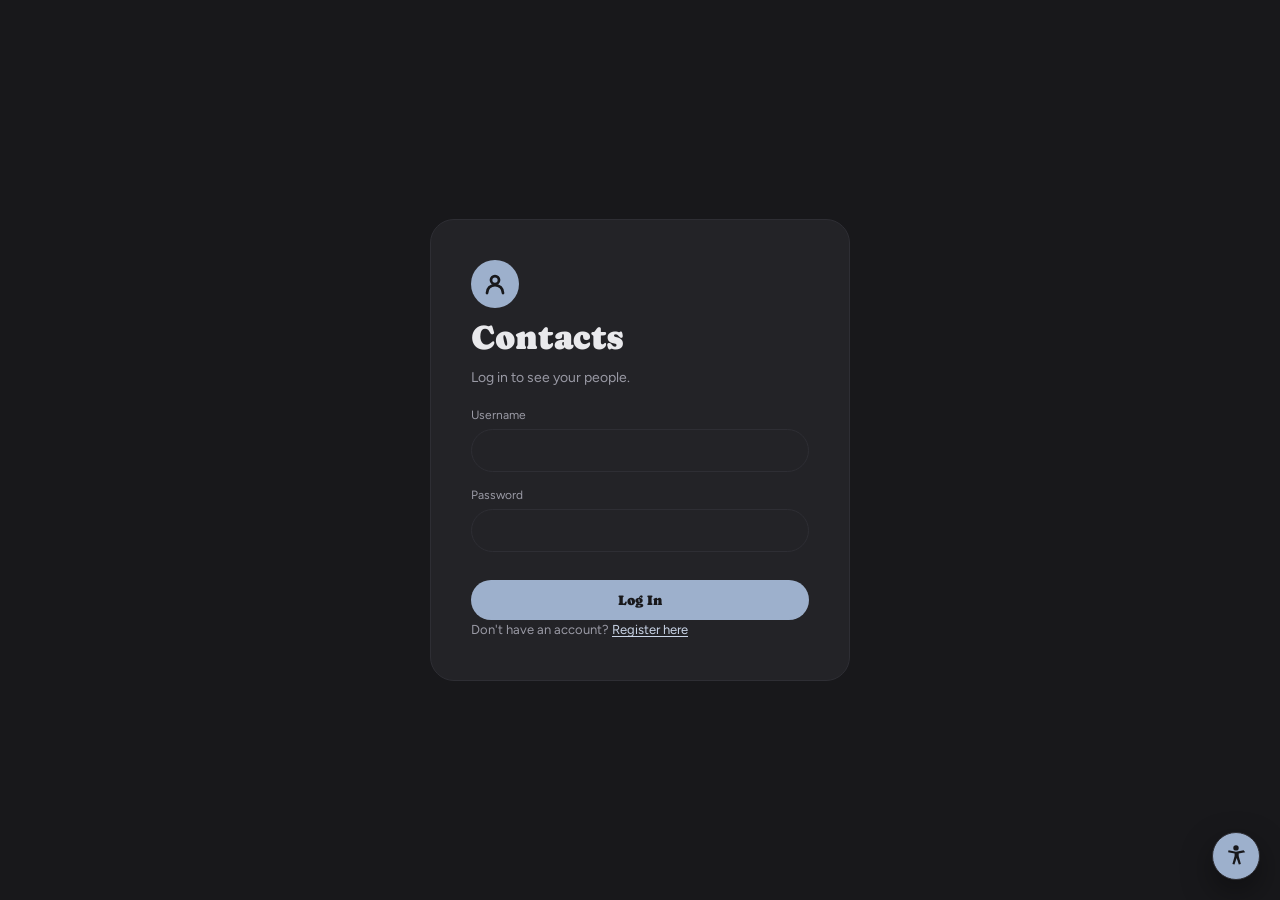
==== commit 88f24f64: "Fix mobile grid overflow, result-state colours and auth landmarks Six reviewer-confirmed defects, al" ====
--- a/frontend/index.html
+++ b/frontend/index.html
@@ -11,7 +11,12 @@
 <body class="auth-page" onload="onIndexLoad();">
 
 <!-- Initial page per spec: user must be able to log in OR register here. -->
-<!-- showLoginForm() / showRegisterForm() in js/auth.js swap the two cards. -->
+<!-- showLoginForm() / showRegisterForm() in js/auth.js swap the two cards.  -->
+<!-- Both cards live inside this one <main> so that whichever card is shown  -->
+<!-- sits in a landmark (axe: landmark-one-main, region). js/auth.js sets    -->
+<!-- style.display on the cards themselves, which this wrapper does not      -->
+<!-- touch.                                                                  -->
+<main class="auth-main">
 
 <div id="loginDiv" class="auth-card reveal">
 	<div class="auth-head">
@@ -46,7 +51,7 @@
 		<span class="auth-mark" aria-hidden="true">
 			<svg width="24" height="24" viewBox="0 0 24 24" fill="none" stroke="currentColor" stroke-width="2.75" stroke-linecap="round" stroke-linejoin="round"><circle cx="12" cy="8" r="4"/><path d="M4 21a8 8 0 0 1 16 0"/></svg>
 		</span>
-		<span class="auth-title">Contacts</span>
+		<h1 class="auth-title">Contacts</h1>
 		<p class="auth-lede">Create an account to start your list.</p>
 	</div>
 
@@ -83,6 +88,8 @@
 	</p>
 </div>
 
+</main>
+
 <script type="text/javascript" src="js/config.js"></script>
 <script type="text/javascript" src="js/api.js"></script>
 <script type="text/javascript" src="js/auth.js"></script>
--- a/frontend/css/styles.css
+++ b/frontend/css/styles.css
@@ -315,6 +315,16 @@
 	color: var(--text-muted);
 }
 
+/* DESIGN_GUIDE 1 reserves --danger for failures. js/contacts.js sets
+   .is-error only when the request itself failed, so "could not reach the
+   server" can never be read as the benign "No contacts found" that shares
+   this span. */
+#searchResult.is-error
+{
+	color: var(--danger);
+	font-weight: 600;
+}
+
 /* ---- sort segmented toggle ---- */
 
 .seg
@@ -422,6 +432,10 @@
 
 /* chevron affordance: desktop keeps the icon buttons, phone swaps them in */
 .card-chevron { display: none; color: var(--text-muted); }
+
+/* Below 600px js/contacts.js turns the whole card into the edit control
+   (role="button" + tabindex), so it needs to read as one. */
+.card.tappable { cursor: pointer; }
 
 /* ---- loading skeletons ---- */
 
@@ -580,7 +594,9 @@
 .field-row
 {
 	display: grid;
-	grid-template-columns: 1fr 1fr;
+	/* minmax(0, 1fr), not `1fr`: an auto minimum would let a long label or
+	   value widen the two columns past their share of the panel. */
+	grid-template-columns: repeat(2, minmax(0, 1fr));
 	gap: 12px;
 }
 
@@ -648,6 +664,17 @@
 
 .dialog p { margin: 0; color: var(--text-muted); }
 
+/* Delete failure, shown on the control the user pressed. Matches the 13px/600
+   of the other result spans (#searchResult, #loginResult); the .dialog flex
+   `gap` already supplies the spacing, so no margin of its own. */
+#deleteResult
+{
+	margin: 0;
+	font-size: 13px;
+	font-weight: 600;
+	color: var(--danger);
+}
+
 .dialog-actions
 {
 	display: flex;
@@ -708,6 +735,18 @@
 	padding: 40px 20px;
 }
 
+/* index.html wraps both auth cards in a single <main>; it is the flex item
+   .auth-page centres, so it carries the card's own width constraint. The
+   generic `main` rule above is the contacts-page content column -- reset its
+   gutter here, or the card would sit 56px narrower than the 420px spec. */
+.auth-main
+{
+	width: 100%;
+	max-width: 420px;
+	padding: 0;
+	gap: 0;
+}
+
 .auth-card
 {
 	width: 100%;
@@ -778,13 +817,18 @@
 	color: var(--text-muted);
 }
 
+/* WCAG 1.4.1: --accent-soft on --text-muted body copy is only 1.86:1, well
+   under the 3:1 that would let colour carry the link on its own, so the
+   underline is always on and colour is never the sole cue. Hover changes the
+   colour instead of adding the underline. */
 .switchText a
 {
 	color: var(--accent-soft);
-	text-decoration: none;
-}
-
-.switchText a:hover { text-decoration: underline; }
+	text-decoration: underline;
+	text-underline-offset: 2px;
+}
+
+.switchText a:hover { color: var(--accent-hover); }
 
 #loginResult,
 #registerResult
@@ -792,6 +836,15 @@
 	font-size: 13px;
 	font-weight: 600;
 	color: var(--danger);
+}
+
+/* js/auth.js adds .is-success for the confirmations; without this they render
+   in --danger and read as failures. --accent-soft is the one token that is
+   neither the failure colour nor the muted default, in both palettes. */
+#loginResult.is-success,
+#registerResult.is-success
+{
+	color: var(--accent-soft);
 }
 
 /* ==========================================================================
@@ -893,7 +946,10 @@
 
 	.results-head { align-items: center; }
 
-	.grid { grid-template-columns: 1fr; }
+	/* minmax(0, 1fr) -- a bare `1fr` is minmax(auto, 1fr), so the track's
+	   automatic minimum is the widest card's min-content and one very long
+	   unbroken name pushes every card in the grid past the viewport. */
+	.grid { grid-template-columns: minmax(0, 1fr); }
 
 	.card
 	{
@@ -933,5 +989,6 @@
 	.icon-btn { width: 44px; height: 44px; }
 
 	.auth-card { padding: 28px 22px; }
-	.auth-card #title { font-size: 28px; }
-}
+	.auth-card #title,
+	.auth-card .auth-title { font-size: 28px; }
+}
--- a/frontend/css/accessibility.css
+++ b/frontend/css/accessibility.css
@@ -241,6 +241,25 @@
 	}
 }
 
+/* When a modal dialog is open -- .modal-overlay.open (add/edit-contact
+   panel, including its phone bottom sheet) or .dialog-overlay.open (the
+   delete-confirmation dialog, z-index 1100) -- hide the widget entirely.
+   Its fixed position can otherwise sit on top of the dialog's own controls:
+   at 390px the bottom-left widget overlaps the left edge of the edit
+   sheet's "Delete this contact" button, making that region unclickable,
+   and the same z-index gap (widget 1300 vs. dialog-overlay 1100) applies to
+   the delete-confirmation dialog too. The widget also lives outside
+   whichever dialog's focus trap is active while it's open. Hiding it
+   (rather than lowering its z-index below the scrim) avoids leaving a
+   confusing, half-visible control behind the overlay, and removes it from
+   the tab order for as long as a dialog is open, which resolves the
+   focus-trap gap too. It reappears the instant the dialog closes; its
+   state (contrast mode, zoom level, open/closed panel) is untouched. */
+body:has(.modal-overlay.open, .dialog-overlay.open) #a11y-widget
+{
+	display: none;
+}
+
 /* ---- High contrast theme ---- */
 /* Overrides the same shared design tokens the rest of styles.css reads,   */
 /* so every existing rule (buttons, panels, cards) picks up a maximum-     */
@@ -248,26 +267,33 @@
 /* selector across files this widget doesn't own. This is a near-black /  */
 /* near-white / bright-yellow variant of the dark theme, not the old      */
 /* light theme -- computed ratios (WCAG 2.1, sRGB relative luminance):    */
-/*   --text on --bg        21.0:1   --text on --surface     19.8:1        */
-/*   --text-muted on --bg  14.9:1   --text-muted on --surface 14.0:1      */
-/*   --accent on --bg      14.7:1   --on-accent on --accent  14.7:1       */
-/*   --danger on --bg       7.6:1   --danger on --surface     7.1:1       */
-/*   --raised(border) on --surface   3.45:1 (>= 3:1 UI-component minimum) */
-/* All comfortably clear the 4.5:1 body-text / 3:1 large-text-and-UI      */
-/* floors; --raised is brightened from its normal near-black fill so it   */
-/* still functions as a visible border/divider at this contrast level.    */
+/*   --text on --bg        21.00:1  --text on --surface      19.80:1     */
+/*   --text-muted on --bg  14.88:1  --text-muted on --surface 14.03:1    */
+/*   --accent on --bg      15.60:1  --on-accent on --accent   15.60:1    */
+/*   --danger on --bg       7.57:1  --danger on --surface      7.13:1    */
+/*   --accent-soft on --surface     16.48:1                              */
+/*   --accent on --raised (avatar-initials pair)         4.82:1          */
+/*   --raised(border) on --surface  3.05:1 (>= 3:1 UI-component minimum) */
+/* All comfortably clear the 4.5:1 body-text / 3:1 large-text-and-UI     */
+/* floors, including the 13px/700 avatar-initials pair (--accent on      */
+/* --raised) which failed at the old #FFD400-on-#666666 values (4.01:1). */
+/* --raised was darkened and --accent brightened slightly so that pair   */
+/* clears 4.5:1 while --raised (used as border/divider) still clears the */
+/* 3:1 UI-component minimum against --surface.                          */
 html.a11y-high-contrast
 {
 	--bg: #000000;
 	--surface: #0A0A0A;
-	--raised: #666666;
-	--raised-hover: #808080;
+	--raised: #5E5E5E;
+	--raised-hover: #787878;
 	--border-hover: #FFFFFF;
 	--text: #FFFFFF;
 	--text-muted: #D9D9D9;
-	--accent: #FFD400;
-	--accent-hover: #FFE066;
+	--accent: #FFDD00;
+	--accent-hover: #FFE64D;
+	--accent-soft: #FFE680;
 	--danger: #FF6B6B;
+	--danger-hover: #FF9E9E;
 	--on-accent: #000000;
 	--scrim: rgba(0, 0, 0, .85);
 }
